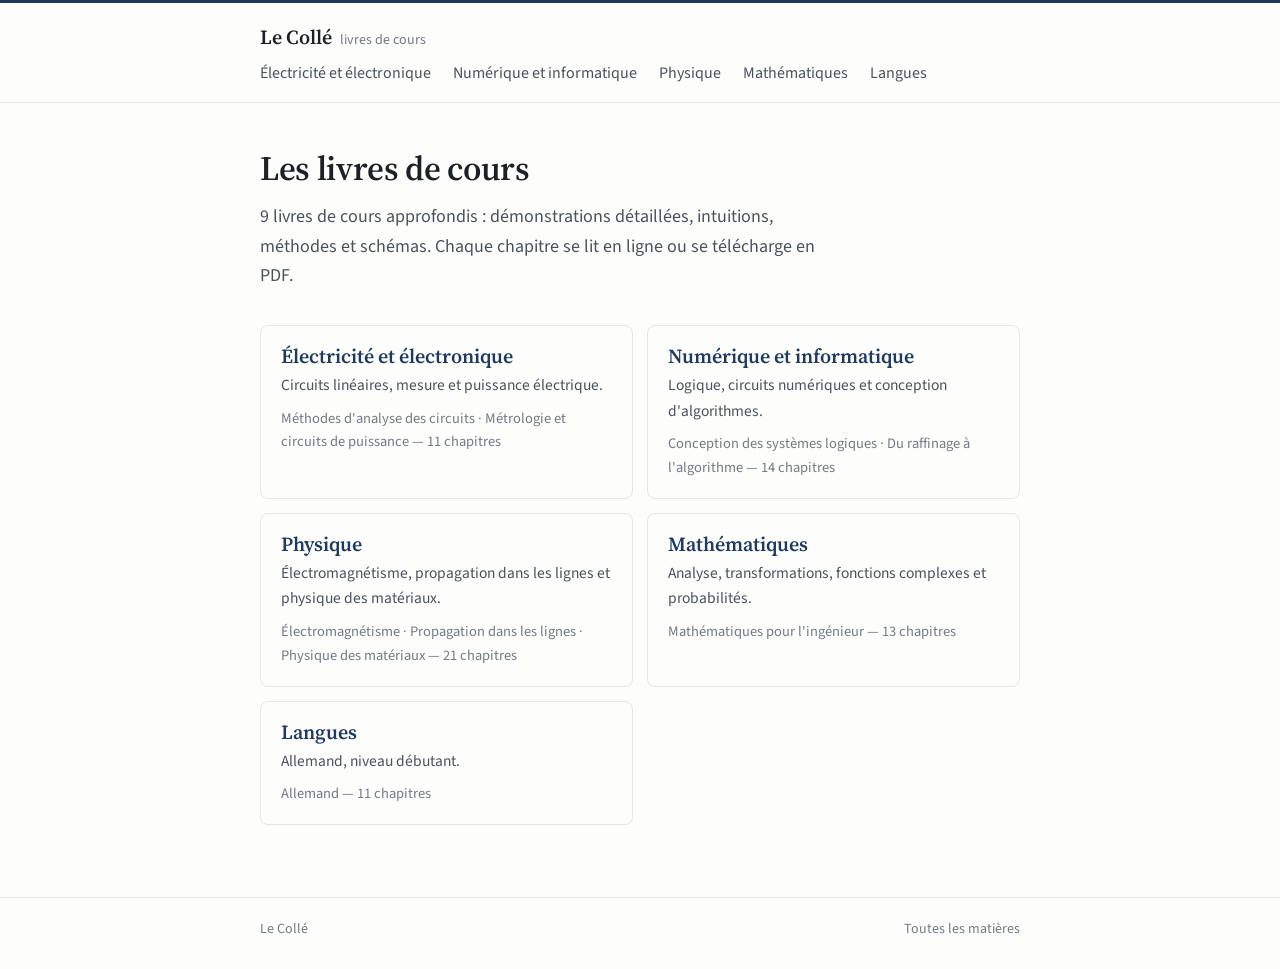
==== index.html @ 20571ef9 "Les cours cycle" ====
<!DOCTYPE html>
<html lang="fr">
<head>
  <meta charset="UTF-8">
  <meta name="viewport" content="width=device-width, initial-scale=1">
  <title>Le Collé — Livres de cours</title>
  <meta name="description" content="Le Collé — des livres de cours rassemblés, à lire en ligne ou à télécharger.">
  <link rel="icon" href="assets/img/favicon.svg" type="image/svg+xml">
  <link rel="preconnect" href="https://fonts.googleapis.com">
  <link rel="preconnect" href="https://fonts.gstatic.com" crossorigin>
  <link href="https://fonts.googleapis.com/css2?family=Source+Sans+3:ital,wght@0,400;0,600;1,400&family=Source+Serif+4:opsz,wght@8..60,600&display=swap" rel="stylesheet">
  <link rel="stylesheet" href="assets/css/style.css">
</head>
<body>
  <main class="wrap" id="contenu"><noscript>Ce site a besoin de JavaScript pour afficher les cours.</noscript></main>
  <script src="data/livres.js" defer></script>
  <script src="assets/js/app.js" defer></script>
  <script src="assets/js/accueil.js" defer></script>
</body>
</html>
---- assets/css/style.css ----
/* Le Collé : feuille de style
   Une colonne de lecture, une typographie soignée, une seule couleur d'accent. */

:root {
  --bg: #fdfdfc;
  --ink: #1d2126;
  --ink-2: #4b525b;
  --muted: #737a83;
  --line: #e4e6e9;
  --soft: #f4f5f6;
  --accent: #1f3a5f;
  --ocre: #9a6a1f;
  --serif: "Source Serif 4", Georgia, serif;
  --sans: "Source Sans 3", "Segoe UI", system-ui, sans-serif;
  color-scheme: light;
}
@media (prefers-color-scheme: dark) {
  :root {
    --bg: #15181c; --ink: #e6e8eb; --ink-2: #b9bfc6; --muted: #8b929b;
    --line: #2a2f35; --soft: #1c2025; --accent: #8db6dd; --ocre: #d9a75a;
    color-scheme: dark;
  }
}

*, *::before, *::after { box-sizing: border-box; margin: 0; padding: 0; }
[hidden] { display: none !important; }
html { -webkit-text-size-adjust: 100%; }
body { background: var(--bg); color: var(--ink); font: 17px/1.65 var(--sans); }
a { color: var(--accent); text-decoration: none; }
a:hover { text-decoration: underline; text-underline-offset: 3px; }
:focus-visible { outline: 2px solid var(--accent); outline-offset: 2px; }
ul, ol { padding-left: 1.3em; }
li + li { margin-top: 4px; }
h1, h2, h3 { font-family: var(--serif); font-weight: 600; line-height: 1.25; }
code { font-size: .92em; }

/* formules : jamais de débordement de page, défilement horizontal si nécessaire */
.katex { font-size: 1.04em; }
.katex-display { overflow-x: auto; overflow-y: hidden; padding: .2em 0; margin: .5em 0; }
.formules { overflow-wrap: anywhere; }
@media (max-width: 600px) { .katex { font-size: 1em; } }

/* ---------- structure ---------- */
.wrap { max-width: 800px; margin: 0 auto; padding-left: 20px; padding-right: 20px; }
.site-head { border-bottom: 1px solid var(--line); border-top: 3px solid var(--accent); }
.site-head .wrap { display: flex; align-items: baseline; flex-wrap: wrap; gap: 6px 28px; padding-top: 18px; padding-bottom: 16px; }
.logo { font-family: var(--serif); font-weight: 600; font-size: 20px; color: var(--ink); }
.logo:hover { text-decoration: none; }
.logo small { font-family: var(--sans); font-weight: 400; font-size: 14px; color: var(--muted); margin-left: 8px; }
.site-nav { display: flex; flex-wrap: wrap; gap: 4px 22px; font-size: 16px; }
.site-nav a { color: var(--ink-2); }
.site-nav a[aria-current="page"] { color: var(--ink); font-weight: 600; }
main.wrap { padding-top: 44px; padding-bottom: 72px; }
.site-foot { border-top: 1px solid var(--line); color: var(--muted); font-size: 14px; }
.site-foot .wrap { padding-top: 20px; padding-bottom: 28px; display: flex; flex-wrap: wrap; justify-content: space-between; gap: 6px 20px; }
.site-foot a { color: var(--muted); }

/* ---------- typographie ---------- */
.kicker { color: var(--muted); font-size: 15px; margin-bottom: 6px; }
.kicker a { color: var(--muted); }
h1 { font-size: 34px; letter-spacing: -.01em; }
h2 { font-size: 23px; margin: 48px 0 14px; scroll-margin-top: 20px; }
h3 { font-size: 18px; margin: 26px 0 8px; }
p + p { margin-top: 10px; }
.intro { color: var(--ink-2); font-size: 18px; margin-top: 12px; max-width: 64ch; }
.muted, .tag { color: var(--muted); }
.tag { font-size: 14.5px; white-space: nowrap; }
@media (max-width: 600px) { h1 { font-size: 27px; } h2 { font-size: 21px; } main.wrap { padding-top: 28px; } body { font-size: 16.5px; } }

/* ---------- boutons d'action ---------- */
.actions { display: flex; flex-wrap: wrap; gap: 10px 12px; margin-top: 20px; }
.btn { display: inline-block; padding: 7px 16px; border-radius: 6px; border: 1px solid var(--accent); font-size: 15.5px; font-weight: 600; }
.btn.plein { background: var(--accent); color: var(--bg); }
.btn:hover { text-decoration: none; filter: brightness(1.08); }
.links { display: flex; flex-wrap: wrap; gap: 2px 18px; font-size: 15.5px; }
a.dl::after { content: " ↓"; }

/* ---------- accueil : matières ---------- */
.matieres { list-style: none; padding: 0; display: grid; gap: 14px; margin-top: 34px; }
@media (min-width: 680px) { .matieres { grid-template-columns: 1fr 1fr; } }
.matieres li + li { margin-top: 0; }
.carte { display: block; height: 100%; border: 1px solid var(--line); border-radius: 8px; padding: 18px 20px; color: var(--ink); }
.carte:hover { text-decoration: none; border-color: var(--accent); }
.carte h2 { font-size: 20px; margin: 0 0 4px; color: var(--accent); }
.carte p { color: var(--ink-2); font-size: 15.5px; }
.carte .tag { display: block; margin-top: 8px; white-space: normal; }

/* ---------- matière : livres et chapitres ---------- */
.livre { margin-top: 44px; padding-top: 22px; border-top: 1px solid var(--line); }
.livre h2 { margin: 0 0 6px; }
.livre > p { color: var(--ink-2); }
.chapitres { list-style: none; padding: 0; margin-top: 18px; border-top: 1px solid var(--line); }
.chapitres li { margin: 0; display: grid; grid-template-columns: 2.4em 1fr auto; gap: 0 10px; align-items: baseline; padding: 10px 0; border-bottom: 1px solid var(--line); }
.chapitres .n { color: var(--muted); font-variant-numeric: tabular-nums; }
.chapitres .partie { display: block; grid-column: 1 / -1; font-family: var(--serif); font-weight: 600; color: var(--ink-2); padding-top: 10px; }

/* ---------- chapitre ---------- */
.cadre { margin-top: 28px; display: grid; gap: 14px; }
@media (min-width: 680px) { .cadre { grid-template-columns: 3fr 2fr; } }
.bloc { background: var(--soft); border-radius: 8px; padding: 14px 18px; font-size: 15.5px; }
.bloc h3 { margin: 0 0 6px; font-family: var(--sans); font-size: 13px; letter-spacing: .06em; text-transform: uppercase; color: var(--muted); }
.essentiel { border-left: 3px solid var(--ocre); padding: 4px 0 4px 18px; margin-top: 44px; }
.essentiel h2 { margin-top: 0; color: var(--ocre); font-family: var(--sans); font-size: 14px; letter-spacing: .06em; text-transform: uppercase; }
.plan { list-style: none; padding: 0; border-top: 1px solid var(--line); }
.plan li { margin: 0; display: flex; justify-content: space-between; gap: 16px; padding: 8px 0; border-bottom: 1px solid var(--line); }
.plan .num { color: var(--muted); font-variant-numeric: tabular-nums; min-width: 3.2em; display: inline-block; }
.de { font-weight: 600; color: var(--accent); }
.fr { color: var(--muted); }
.pr { color: var(--ocre); font-size: .95em; }
.sc { font-variant: small-caps; }
.tab-wrap { overflow-x: auto; margin: 8px 0; }
table.tab { border-collapse: collapse; font-size: 15px; }
table.tab td { border: 1px solid var(--line); padding: 4px 9px; vertical-align: top; }
.pager { display: flex; justify-content: space-between; gap: 16px; margin-top: 52px; padding-top: 16px; border-top: 1px solid var(--line); font-size: 15.5px; }
.pager a { max-width: 48%; }
.pager .tag { display: block; font-size: 13.5px; white-space: normal; }
.pager a.next { text-align: right; margin-left: auto; }

/* ---------- lecteur ---------- */
body.reader { height: 100vh; height: 100dvh; overflow: hidden; display: flex; flex-direction: column; background: var(--soft); }
.rd-bar { display: flex; align-items: center; gap: 4px 16px; padding: 9px 16px; background: var(--bg); border-bottom: 1px solid var(--line); border-top: 3px solid var(--accent); flex-wrap: wrap; font-size: 15px; }
.rd-bar button, .rd-bar a { background: none; border: none; font: inherit; color: var(--accent); cursor: pointer; padding: 2px 0; }
.rd-title { flex: 1 1 200px; min-width: 0; white-space: nowrap; overflow: hidden; text-overflow: ellipsis; color: var(--ink); font-weight: 600; }
.rd-page { display: inline-flex; align-items: center; gap: 6px; color: var(--ink-2); }
.rd-page input { width: 48px; text-align: center; font: inherit; padding: 1px 2px; border: 1px solid var(--line); border-radius: 4px; background: var(--bg); color: var(--ink); }
.rd-body { flex: 1; display: flex; min-height: 0; position: relative; }
.rd-outline { width: 280px; flex: none; background: var(--bg); border-right: 1px solid var(--line); overflow: auto; padding: 14px 10px; display: none; font-size: 14.5px; }
.rd-outline.open { display: block; }
.rd-outline h4 { font-size: 13px; text-transform: uppercase; letter-spacing: .06em; color: var(--muted); padding: 0 8px 6px; }
@media (max-width: 760px) { .rd-outline.open { position: absolute; inset: 0 auto 0 0; z-index: 5; width: min(86vw, 300px); } }
.rd-outline button { display: block; width: 100%; text-align: left; padding: 4px 8px; border: none; background: none; font: inherit; color: var(--ink-2); cursor: pointer; border-radius: 4px; }
.rd-outline button:hover { color: var(--ink); background: var(--soft); }
.rd-outline button.l1 { padding-left: 22px; }
.rd-outline button.l2 { padding-left: 36px; font-size: 14px; }
.rd-outline button.cur { color: var(--accent); font-weight: 600; }
.rd-scroll { flex: 1; overflow: auto; padding: 18px 10px 40px; }
.rd-pages { display: grid; gap: 14px; justify-items: center; }
.rd-pg { background: #fff; box-shadow: 0 1px 3px rgba(0, 0, 0, .12); }
.rd-pg canvas { display: block; width: 100%; height: 100%; }
.rd-loading { position: absolute; inset: 0; display: grid; place-items: center; color: var(--muted); text-align: center; padding: 20px; }
.rd-chap { display: flex; gap: 14px; }
@media (max-width: 600px) {
  .rd-bar { padding: 8px 12px; gap: 2px 14px; }
  .rd-hide-sm { display: none; }
  .rd-title { order: -1; flex: 1 0 100%; font-size: 14.5px; }
  #rd-dl { margin-left: auto; }
}

.sr-only { position: absolute; width: 1px; height: 1px; overflow: hidden; clip: rect(0 0 0 0); white-space: nowrap; }
@media print { .site-head, .site-foot, .pager, .actions { display: none; } main.wrap { padding: 0; } }
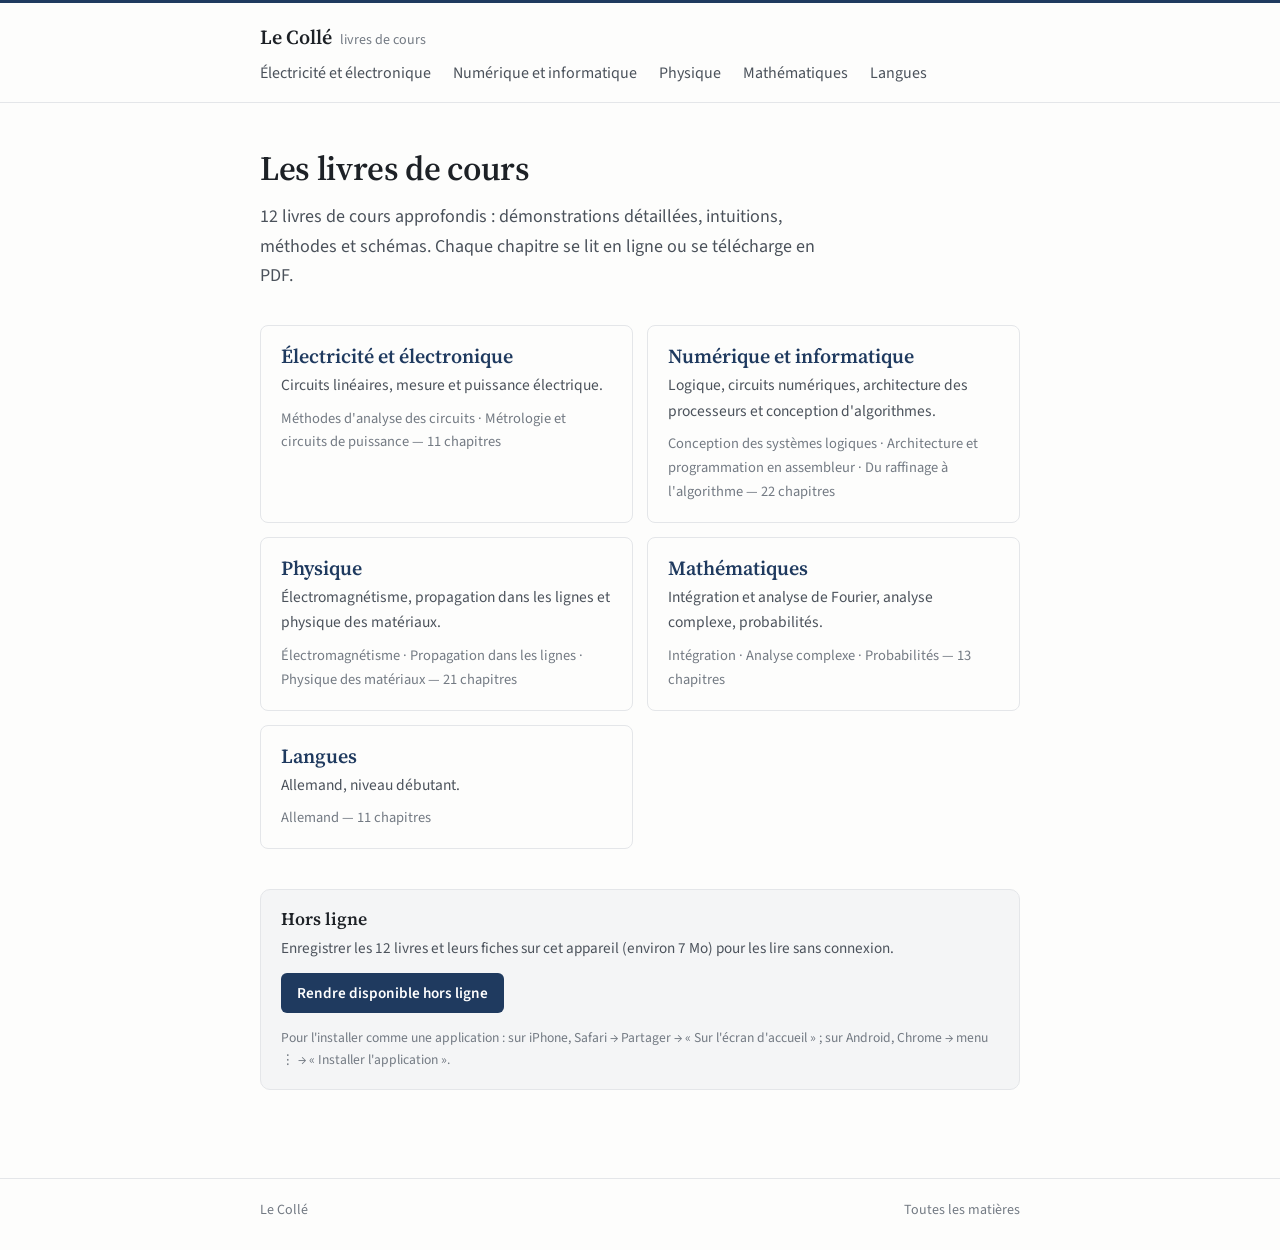
==== commit b0832a1b: "Application installable (PWA) : manifeste, icônes, service worker, lecture hors ligne Co-Authored-By" ====
--- a/index.html
+++ b/index.html
@@ -6,6 +6,13 @@
   <title>Le Collé — Livres de cours</title>
   <meta name="description" content="Le Collé — des livres de cours rassemblés, à lire en ligne ou à télécharger.">
   <link rel="icon" href="assets/img/favicon.svg" type="image/svg+xml">
+  <link rel="manifest" href="manifest.webmanifest">
+  <meta name="theme-color" content="#1f3a5f">
+  <link rel="apple-touch-icon" href="assets/img/apple-touch-icon.png">
+  <meta name="apple-mobile-web-app-capable" content="yes">
+  <meta name="mobile-web-app-capable" content="yes">
+  <meta name="apple-mobile-web-app-title" content="Le Collé">
+  <meta name="apple-mobile-web-app-status-bar-style" content="default">
   <link rel="preconnect" href="https://fonts.googleapis.com">
   <link rel="preconnect" href="https://fonts.gstatic.com" crossorigin>
   <link href="https://fonts.googleapis.com/css2?family=Source+Sans+3:ital,wght@0,400;0,600;1,400&family=Source+Serif+4:opsz,wght@8..60,600&display=swap" rel="stylesheet">
--- a/assets/css/style.css
+++ b/assets/css/style.css
@@ -148,3 +148,13 @@
 
 .sr-only { position: absolute; width: 1px; height: 1px; overflow: hidden; clip: rect(0 0 0 0); white-space: nowrap; }
 @media print { .site-head, .site-foot, .pager, .actions { display: none; } main.wrap { padding: 0; } }
+
+/* Hors ligne / application installable */
+.hors-ligne { margin: 2.5rem 0 1rem; padding: 1.1rem 1.25rem; border: 1px solid var(--line); border-radius: 10px; background: var(--soft); }
+.hors-ligne h2 { font: 600 1.1rem/1.3 var(--serif); margin: 0 0 .35rem; padding: 0; border: 0; }
+.hors-ligne p { color: var(--ink-2); font-size: .95rem; }
+.hl-btn { margin: .75rem 0 .25rem; font: 600 .95rem var(--sans); color: #fff; background: var(--accent); border: 0; border-radius: 6px; padding: .55rem 1rem; cursor: pointer; }
+@media (prefers-color-scheme: dark) { .hl-btn { color: #15181c; } }
+.hl-btn:disabled { opacity: .7; cursor: progress; }
+.hl-msg { color: var(--ocre); }
+.hl-aide { margin-top: .6rem; font-size: .85rem !important; color: var(--muted) !important; }
